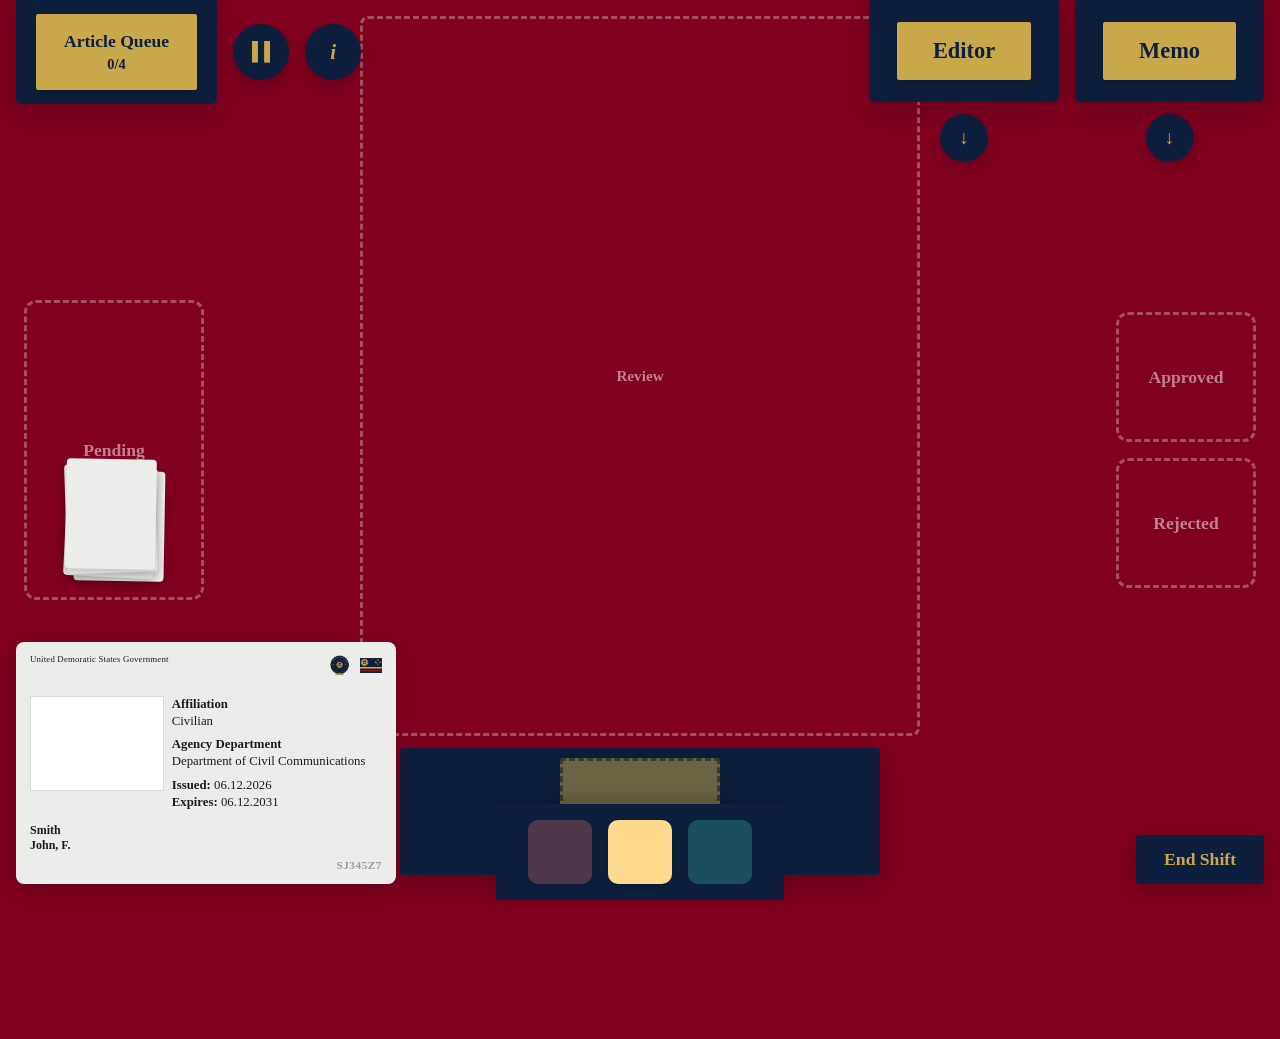
==== html/credits.html @ f7f77b33 "First Version" ====
<!DOCTYPE html>
<html lang="en">
<head>
  <meta charset="UTF-8">
  <meta name="viewport" content="width=device-width, initial-scale=1.0">
  <title>Department of Civil Communications — Credits</title>
  <link rel="stylesheet" href="../style.css">
  <style>
    body {
      background: var(--accent-navy);
      display: flex;
      align-items: center;
      justify-content: center;
      overflow: hidden;
    }

    .credits-scroll {
      position: fixed;
      bottom: 0;
      left: 50%;
      width: 100%;
      max-width: 540px;
      padding: 0 32px;
      text-align: center;
      animation: credits-roll 44s linear both;
    }

    @keyframes credits-roll {
      from { transform: translateX(-50%) translateY(100vh); }
      to   { transform: translateX(-50%) translateY(-100%); }
    }

    .credits-logo {
      width: 110px;
      height: 110px;
      object-fit: contain;
      opacity: 0.9;
      margin-bottom: 32px;
    }

    .credits-title {
      font-family: Cambria, "Times New Roman", serif;
      font-size: 1.6rem;
      font-weight: 700;
      color: var(--accent-gold);
      letter-spacing: 0.08em;
      margin-bottom: 6px;
    }

    .credits-subtitle {
      font-family: Cambria, "Times New Roman", serif;
      font-size: 0.8rem;
      color: rgba(201, 168, 76, 0.5);
      letter-spacing: 0.15em;
      text-transform: uppercase;
      margin-bottom: 80px;
    }

    .credits-section {
      margin-bottom: 64px;
    }

    .credits-section-label {
      font-family: Cambria, "Times New Roman", serif;
      font-size: 0.65rem;
      letter-spacing: 0.2em;
      text-transform: uppercase;
      color: rgba(201, 168, 76, 0.45);
      margin-bottom: 14px;
    }

    .credits-entry {
      margin-bottom: 20px;
    }

    .credits-role {
      font-family: Cambria, "Times New Roman", serif;
      font-size: 0.75rem;
      color: rgba(201, 168, 76, 0.5);
      letter-spacing: 0.08em;
      margin-bottom: 4px;
    }

    .credits-name {
      font-family: Cambria, "Times New Roman", serif;
      font-size: 1.15rem;
      font-weight: 700;
      color: var(--accent-gold);
    }

    .credits-name.redacted {
      background: #000000;
      color: transparent;
      border-radius: 2px;
      user-select: none;
    }

    .credits-divider {
      width: 40px;
      height: 1px;
      background: rgba(201, 168, 76, 0.25);
      margin: 48px auto;
    }

    .credits-note {
      font-family: Cambria, "Times New Roman", serif;
      font-size: 0.8rem;
      color: rgba(201, 168, 76, 0.4);
      line-height: 1.7;
      font-style: italic;
      margin-bottom: 80px;
    }

    .credits-footer {
      font-family: Cambria, "Times New Roman", serif;
      font-size: 0.7rem;
      color: rgba(201, 168, 76, 0.3);
      letter-spacing: 0.12em;
      text-transform: uppercase;
      padding-bottom: 120px;
    }
  </style>
</head>
<body>

  <a href="../index.html" class="start-btn" style="position:fixed;top:24px;right:24px;width:auto;padding:12px 24px;font-size:1rem;z-index:100;">New Shift &#8594;</a>

  <div class="credits-scroll" id="credits-scroll">

    <img src="../img/CoatOfArmsBig.png" alt="Department of Civil Communications" class="credits-logo">
    <p class="credits-title">Vanguard of the Machine</p>
    <p class="credits-subtitle">but, you're just a cogwheel</p>

    <div class="credits-section">
      <p class="credits-section-label">Created by</p>
      <div class="credits-entry">
        <p class="credits-role">Design, Development &amp; Narrative</p>
        <p class="credits-name">Wit Zakrzewski</p>
      </div>
    </div>

    <div class="credits-divider"></div>

    <div class="credits-section">
      <p class="credits-section-label">Audio</p>
      <div class="credits-entry">
        <p class="credits-role">Ambient Sound</p>
        <p class="credits-name redacted">████████████████</p>
      </div>
      <div class="credits-entry">
        <p class="credits-role">Stamp Effects</p>
        <p class="credits-name redacted">███████████</p>
      </div>
      <div class="credits-entry">
        <p class="credits-role">Interface Sounds</p>
        <p class="credits-name redacted">████████████████████</p>
      </div>
    </div>

    <div class="credits-divider"></div>

    <div class="credits-section">
      <p class="credits-section-label">Imagery &amp; Assets</p>
      <div class="credits-entry">
        <p class="credits-role">State Insignia &amp; Iconography</p>
        <p class="credits-name">Wit Zakrzewski</p>
      </div>
      <div class="credits-entry">
        <p class="credits-role">Press Photography</p>
        <p class="credits-name redacted">████████████</p>
      </div>
      <div class="credits-entry">
        <p class="credits-role">Document Design</p>
        <p class="credits-name">Wit Zakrzewski</p>
      </div>
    </div>

    <div class="credits-divider"></div>

    <div class="credits-section">
      <p class="credits-section-label">Special Thanks</p>
      <div class="credits-entry">
        <p class="credits-role">Narrative Consultation</p>
        <p class="credits-name redacted">████████████████████████</p>
      </div>
      <div class="credits-entry">
        <p class="credits-role">Playtesting</p>
        <p class="credits-name redacted">███████ &amp; ██████████</p>
      </div>
    </div>

    <div class="credits-divider"></div>

    <p class="credits-note">
      This work is a fiction. Any resemblance to actual state institutions,<br>
      lobby groups, or communication standards is entirely coincidental<br>
      and has been approved by the relevant authorities.
    </p>

    <p class="credits-footer">
      &copy; Department of Civil Communications &mdash; All records retained
    </p>

  </div>

  <script>
    // After the animation ends, redirect to the next shift
    document.getElementById('credits-scroll').addEventListener('animationend', () => {
      window.location.href = 'shift.html';
    });
  </script>

</body>
</html>
---- style.css ----
:root {
  --card-bg: #ececea;
  --ink: #1c1c1e;
  --shadow: rgba(0,0,0,0.18);
  --accent-navy: #0D1F3C;
  --accent-gold: #C9A84C;
  --background-color: #800020;
}

* {
  margin: 0;
  padding: 0;
  box-sizing: border-box;
}

body {
  min-height: 100vh;
  background: var(--background-color);
  font-family: Cambria, "Times New Roman", serif;
  display: flex;
  align-items: center;
  justify-content: center;
  padding: 24px;
}

.screen {
  display: flex;
  flex-direction: column;
  align-items: center;
  width: 100%;
  max-width: 520px;
}

.card {
  width: 100%;
  background: var(--accent-navy);
  border-radius: 10px;
  box-shadow: 0 10px 10px var(--shadow);
  padding: 32px 36px;
}

.card-header {
  display: flex;
  justify-content: center;
  align-items: flex-start;
  position: relative;
  margin-bottom: 24px;
}

.seal {
  width: 90px;
  height: 90px;
  object-fit: contain;
}

.flag {
  position: absolute;
  top: 4px;
  right: 0;
  width: 56px;
  height: auto;
  object-fit: contain;
}

.card-body {
  background: var(--accent-gold);
  border-radius: 6px;
  box-shadow: 0 6px 16px var(--shadow);
  padding: 20px;
}

.card-body p {
  font-size: 1.05rem;
  line-height: 1.6;
  color: var(--accent-navy);
  text-align: center;
}

.card-body p + p {
  margin-top: 18px;
}

.motto {
  font-weight: bold;
  color: var(--accent-navy);
}

.screen-footer {
  width: 100%;
  margin-top: 32px;
  display: flex;
  justify-content: center;
}

.start-btn {
  display: inline-block;
  text-decoration: none;
  text-align: center;
  width: 70%;
  padding: 16px 0;
  font-size: 1.4rem;
  font-weight: 700;
  font-family: inherit;
  color: var(--accent-navy);
  background: var(--accent-gold);
  border: none;
  border-radius: 4px;
  box-shadow: 0 10px 10px black;
  cursor: pointer;
  transition: transform 0.08s ease, box-shadow 0.08s ease;
}

.start-btn:hover {
  box-shadow: 0 10px 22px var(--shadow);
}

.start-btn:active {
  transform: translateY(4px);
  box-shadow: 0 4px 10px var(--shadow);
}

.start-btn:focus-visible {
  outline: 3px solid var(--accent-navy);
  outline-offset: 2px;
}

/* ===== Registration Form ===== */

.form-title {
  color: var(--accent-navy);
  text-align: center;
  font-size: 1.4rem;
  margin-bottom: 20px;
}

.form-group {
  display: flex;
  flex-direction: column;
  margin-bottom: 16px;
}

.form-group label {
  color: var(--accent-navy);
  font-weight: bold;
  margin-bottom: 6px;
}

.form-group input {
  font-family: inherit;
  font-size: 1rem;
  padding: 10px 12px;
  border: none;
  border-radius: 4px;
  background: var(--card-bg);
  color: var(--ink);
}

.form-group input:focus-visible {
  outline: 3px solid var(--accent-navy);
  outline-offset: 2px;
}

/* ===== ID Card ===== */

.id-card-flip {
  width: 100%;
  max-width: 520px;
  perspective: 1600px;
  cursor: pointer;
}

.id-card-flip.is-flipped .id-card-inner {
  transform: rotateY(180deg);
}

.id-card-inner {
  position: relative;
  width: 100%;
  transition: transform 0.6s;
  transform-style: preserve-3d;
}

.id-card.id-card-back {
  position: absolute;
  inset: 0;
  background: var(--accent-navy);
  display: flex;
  align-items: center;
  justify-content: center;
}

.id-card-front,
.id-card-back {
  transform: rotateY(0deg);
  backface-visibility: hidden;
}

.id-card-back {
  transform: rotateY(180deg);
}

.id-back-logo {
  width: 40%;
  max-width: 160px;
  height: auto;
  opacity: 0.9;
}

.id-card {
  width: 100%;
  max-width: 520px;
  background: var(--card-bg);
  border-radius: 16px;
  box-shadow: 0 10px 25px var(--shadow);
  padding: 20px 24px;
  display: flex;
  flex-direction: column;
  position: relative;
  color: var(--ink);
}

.id-header {
  display: flex;
  justify-content: space-between;
  align-items: flex-start;
}

.id-issuer {
  font-size: 0.7rem;
  letter-spacing: 0.02em;
}

.id-header-marks {
  display: flex;
  align-items: center;
  gap: 8px;
}

.id-flag {
  width: 40px;
  height: auto;
}

.id-seal {
  width: 44px;
  height: 44px;
  object-fit: contain;
}

.id-body {
  display: flex;
  gap: 16px;
  margin-top: 12px;
  flex: 1;
}

.id-photo-frame {
  width: 38%;
  max-height: 180px;
  aspect-ratio: 3 / 4;
  background: #ffffff;
  border: 1px solid rgba(0,0,0,0.15);
}

.id-details {
  position: relative;
  flex: 1;
  font-size: 0.8rem;
  line-height: 1.35;
}

.id-watermark {
  position: absolute;
  top: -10px;
  right: -10px;
  width: 120px;
  height: auto;
  opacity: 0;
  z-index: 0;
  pointer-events: none;
}

.id-field,
.id-value {
  position: relative;
  z-index: 1;
}

.id-value {
  margin-bottom: 6px;
}

.id-name {
  margin-top: 12px;
}

.id-name p {
  font-size: 1.4rem;
  font-weight: 700;
  line-height: 1.2;
}

.id-footer {
  margin-top: auto;
  display: flex;
  align-items: flex-end;
  gap: 16px;
  position: relative;
}

.id-code {
  margin-left: auto;
  font-size: 1.6rem;
  font-weight: 700;
  letter-spacing: 0.05em;
  color: rgba(0,0,0,0.35);
}

.id-actions {
  width: 100%;
  max-width: 520px;
  display: flex;
  gap: 12px;
  margin-top: 24px;
}

.id-action-btn {
  flex: 1;
  text-align: center;
  padding: 14px 0;
  font-size: 1rem;
  font-weight: 700;
  font-family: inherit;
  text-decoration: none;
  border: none;
  border-radius: 4px;
  cursor: pointer;
  box-shadow: 0 8px 18px var(--shadow);
  transition: transform 0.08s ease, box-shadow 0.08s ease;
}

.id-action-btn:active {
  transform: translateY(2px);
  box-shadow: 0 4px 10px var(--shadow);
}

.id-action-btn:focus-visible {
  outline: 3px solid var(--accent-gold);
  outline-offset: 2px;
}

.id-back-btn {
  background: var(--card-bg);
  color: var(--accent-navy);
}

.id-approve-btn {
  background: var(--accent-navy);
  color: var(--accent-gold);
}

.id-start-btn {
  background: var(--accent-gold);
  color: var(--accent-navy);
}

.id-start-btn.is-disabled {
  pointer-events: none;
  opacity: 0.45;
}

/* Approval watermark animation */
.id-watermark.is-approved {
  animation: stamp-in 0.4s ease-out forwards;
}

@keyframes stamp-in {
  0%   { opacity: 0; transform: scale(1.6) rotate(-18deg); }
  60%  { opacity: 0.8; transform: scale(0.95) rotate(-12deg); }
  100% { opacity: 0.6; transform: scale(1) rotate(-12deg); }
}

.preview-stamp-pop {
  animation: preview-stamp-in 0.4s ease-out forwards;
}

@keyframes preview-stamp-in {
  0%   { opacity: 0; transform: scale(1.8) rotate(-14deg); }
  60%  { opacity: 1; transform: scale(0.92) rotate(-8deg); }
  100% { opacity: 1; transform: scale(1) rotate(-8deg); }
}

/* ===== Mini ID Card (Shift page corner) ===== */

.mini-id-card-flip {
  position: fixed;
  bottom: 16px;
  left: 16px;
  width: 380px;
  perspective: 1600px;
  cursor: pointer;
  z-index: 5;
}

.mini-id-card-flip.is-flipped .mini-id-card-inner {
  transform: rotateY(180deg);
}

.mini-id-card-inner {
  position: relative;
  width: 100%;
  transition: transform 0.6s;
  transform-style: preserve-3d;
}

.mini-id-card {
  width: 100%;
  background: var(--card-bg);
  border-radius: 8px;
  box-shadow: 0 8px 20px var(--shadow);
  padding: 12px 14px;
  display: flex;
  flex-direction: column;
  position: relative;
  color: var(--ink);
  font-size: 0.6rem;
  line-height: 1.25;
}

.mini-id-card.mini-id-card-back {
  position: absolute;
  inset: 0;
  background: var(--accent-navy);
  display: flex;
  align-items: center;
  justify-content: center;
}

.mini-id-card-front,
.mini-id-card-back {
  transform: rotateY(0deg);
  backface-visibility: hidden;
}

.mini-id-card-back {
  transform: rotateY(180deg);
}

.mini-id-card .id-header {
  display: flex;
  justify-content: space-between;
  align-items: flex-start;
  margin-bottom: 6px;
}

.mini-id-card .id-issuer {
  font-size: 0.55rem;
}

.mini-id-card .id-flag { width: 22px; }

.mini-id-card .id-seal {
  width: 24px;
  height: 24px;
}

.mini-id-card .id-body {
  display: flex;
  gap: 8px;
  margin-bottom: 6px;
}

.mini-id-card .id-photo-frame {
  width: 38%;
  flex-shrink: 0;
  max-height: 95px;
  aspect-ratio: 3 / 4;
}

.mini-id-card .id-details { flex: 1; min-width: 0; }

.mini-id-card .id-watermark { width: 64px; }

.mini-id-card .id-name { margin-top: 6px; }

.mini-id-card .id-name p { font-size: 0.75rem; }

.mini-id-card .id-footer {
  margin-top: 6px;
  display: flex;
  justify-content: flex-end;
}

.mini-id-card .id-code { font-size: 0.7rem; }

.mini-id-card .id-back-logo {
  width: 40%;
  max-width: 60px;
}

/* ===== Article Queue & Pause (top left) ===== */

.top-left-bar {
  position: fixed;
  top: 0;
  left: 16px;
  display: flex;
  align-items: stretch;
  z-index: 5;
}

.article-queue {
  background: var(--accent-navy);
  border-radius: 0 0 6px 6px;
  box-shadow: 0 10px 25px var(--shadow);
  padding: 14px 20px;
  display: flex;
  align-items: center;
  justify-content: center;
}

.article-queue-label {
  background: var(--accent-gold);
  box-shadow: 0 4px 10px var(--shadow);
  padding: 14px 28px;
  border-radius: 2px;
  display: flex;
  flex-direction: column;
  align-items: center;
  font-size: 1.1rem;
  font-weight: 700;
  color: var(--accent-navy);
  line-height: 1.5;
}

.article-queue-count {
  font-size: 0.9rem;
  font-weight: 700;
  color: var(--accent-navy);
}

.pause-btn {
  width: 56px;
  height: 56px;
  margin: auto 0 auto 16px;
  background: var(--accent-navy);
  border: none;
  border-radius: 50%;
  box-shadow: 0 6px 14px var(--shadow);
  cursor: pointer;
  display: flex;
  align-items: center;
  justify-content: center;
  transition: transform 0.08s ease, box-shadow 0.08s ease;
}

.pause-btn:active {
  transform: translateY(2px);
  box-shadow: 0 3px 8px var(--shadow);
}

.pause-btn:focus-visible {
  outline: 3px solid var(--card-bg);
  outline-offset: 2px;
}

.pause-btn img {
  width: 22px;
  height: 22px;
  object-fit: contain;
}

#info-btn {
  font-family: Georgia, "Times New Roman", serif;
  font-style: italic;
  font-weight: 700;
  font-size: 1.3rem;
  color: var(--accent-gold);
}

.end-shift-btn {
  position: fixed;
  bottom: 16px;
  right: 16px;
  font-family: inherit;
  font-size: 1.1rem;
  font-weight: 700;
  color: var(--accent-gold);
  background: var(--accent-navy);
  border: none;
  border-radius: 4px;
  padding: 14px 28px;
  box-shadow: 0 8px 18px var(--shadow);
  cursor: pointer;
  z-index: 5;
  transition: transform 0.08s ease, box-shadow 0.08s ease;
}

.end-shift-btn:active {
  transform: translateY(2px);
  box-shadow: 0 4px 10px var(--shadow);
}

.end-shift-btn:focus-visible {
  outline: 3px solid var(--card-bg);
  outline-offset: 2px;
}

/* ===== Editor & Memo Report Cards ===== */

.top-tabs {
  position: fixed;
  top: 0;
  right: 16px;
  display: flex;
  gap: 16px;
  z-index: 5;
}

.top-tab {
  display: flex;
  flex-direction: column;
  align-items: center;
  position: relative;
}

.top-tab-panel {
  background: var(--accent-navy);
  border-radius: 0 0 6px 6px;
  box-shadow: 0 10px 25px var(--shadow);
  padding: 22px 28px;
  display: flex;
  align-items: center;
  justify-content: center;
}

.top-tab-label {
  font-size: 1.4rem;
  font-weight: 700;
  color: var(--accent-navy);
  background: var(--accent-gold);
  box-shadow: 0 4px 10px var(--shadow);
  padding: 16px 36px;
  border-radius: 2px;
}

.top-tab-toggle {
  width: 48px;
  height: 48px;
  margin-top: 12px;
  font-size: 1.2rem;
  font-family: inherit;
  font-weight: bold;
  color: var(--accent-gold);
  background: var(--accent-navy);
  border: none;
  border-radius: 50%;
  box-shadow: 0 6px 14px var(--shadow);
  cursor: pointer;
  transition: transform 0.08s ease, box-shadow 0.08s ease;
}

.top-tab-toggle:active {
  transform: translateY(2px);
  box-shadow: 0 3px 8px var(--shadow);
}

.top-tab-toggle:focus-visible {
  outline: 3px solid var(--card-bg);
  outline-offset: 2px;
}

.editor-report,
.memo-report {
  position: absolute;
  top: calc(100% + 12px);
  right: 0;
  background: var(--card-bg);
  border-radius: 12px;
  box-shadow: 0 12px 28px var(--shadow);
  padding: 24px;
  color: var(--ink);
  z-index: 6;
  max-height: 0;
  opacity: 0;
  overflow: hidden;
  pointer-events: none;
  transition: max-height 0.25s ease, opacity 0.2s ease, padding 0.25s ease;
}

.editor-report {
  width: 320px;
}

.memo-report {
  width: 300px;
  display: flex;
  flex-direction: column;
  align-items: center;
}

.editor-report.is-open,
.memo-report.is-open {
  max-height: 700px;
  opacity: 1;
  pointer-events: auto;
}

.editor-report-header {
  display: flex;
  justify-content: space-between;
  align-items: flex-start;
  margin-bottom: 12px;
}

.editor-report-header h2 {
  font-size: 1.3rem;
  font-weight: 800;
}

.editor-report-marks {
  display: flex;
  gap: 6px;
  align-items: center;
}

.editor-report-seal {
  width: 36px;
  height: 36px;
  object-fit: contain;
}

.editor-report-flag {
  width: 44px;
  height: auto;
}

.editor-report-body {
  position: relative;
  display: flex;
  gap: 12px;
  margin-bottom: 12px;
}

.editor-report-photo {
  width: 45%;
  flex-shrink: 0;
  aspect-ratio: 3 / 4;
  background: #ffffff;
  border: 1px solid rgba(0,0,0,0.15);
}

.editor-report-details {
  position: relative;
  flex: 1;
  font-size: 0.75rem;
  line-height: 1.35;
}

.editor-report-watermark {
  position: absolute;
  top: -6px;
  right: -6px;
  width: 90px;
  height: auto;
  opacity: 0.6;
  z-index: 0;
  pointer-events: none;
}

.editor-report-field,
.editor-report-value {
  position: relative;
  z-index: 1;
}

.editor-report-value {
  margin-bottom: 6px;
}

.editor-report-name {
  margin-bottom: 16px;
}

.editor-report-name p {
  font-size: 1.3rem;
  font-weight: 700;
  line-height: 1.2;
}

.editor-report-briefing h3 {
  font-size: 1.1rem;
  font-weight: 700;
  margin-bottom: 8px;
  text-align: center;
}

.editor-report-briefing p {
  font-size: 0.95rem;
  line-height: 1.45;
}

.memo-report-seal {
  width: 140px;
  height: 140px;
  object-fit: contain;
  margin-bottom: 8px;
}

.memo-report-flag { display: none; }

.memo-report-directive {
  text-align: center;
  margin-top: 8px;
  position: relative;
  z-index: 1;
}

.memo-report-directive h3 {
  font-size: 1.2rem;
  font-weight: 700;
  margin-bottom: 10px;
}

.memo-report-directive p {
  font-size: 0.95rem;
  line-height: 1.5;
}

.memo-report-watermark {
  position: absolute;
  bottom: 12px;
  right: 12px;
  width: 110px;
  height: auto;
  opacity: 0.6;
  z-index: 0;
  pointer-events: none;
}

/* ===== Shift / Article Review ===== */

.drop-zone {
  border: 3px dashed rgba(255,255,255,0.3);
  border-radius: 12px;
  display: flex;
  align-items: center;
  justify-content: center;
  z-index: 1;
  transition: border-color 0.15s ease, background 0.15s ease;
}

.drop-zone span {
  position: relative;
  z-index: 1;
  font-size: 1.1rem;
  font-weight: 700;
  color: rgba(255,255,255,0.5);
  text-align: center;
  pointer-events: none;
}

.drop-zone-left {
  position: fixed;
  top: 50%;
  left: 24px;
  transform: translateY(-50%);
  width: 180px;
  height: 40%;
  max-height: 300px;
  cursor: pointer;
}

.drop-zone-right-group {
  position: fixed;
  top: 50%;
  right: 24px;
  transform: translateY(-50%);
  display: flex;
  flex-direction: column;
  gap: 16px;
  z-index: 1;
}

.drop-zone-right {
  position: relative;
  width: 140px;
  min-height: 130px;
  max-height: 170px;
  pointer-events: none;
}

.pile {
  position: absolute;
  bottom: 16px;
  left: 50%;
  transform: translateX(-50%);
  width: 90px;
  height: 110px;
  z-index: 6;
  pointer-events: none;
}

.pile-card {
  position: absolute;
  inset: 0;
  background: var(--card-bg);
  border-radius: 4px;
  box-shadow: 0 4px 10px var(--shadow);
  overflow: hidden;
}

.pile-card-stamp {
  position: absolute;
  top: 50%;
  left: 50%;
  width: 70%;
  height: auto;
  transform: translate(-50%, -50%) rotate(-12deg);
  opacity: 0.85;
  pointer-events: none;
}

.article-slot {
  width: 100%;
  max-width: 560px;
  height: 720px;
  position: relative;
}

.review-outline {
  position: absolute;
  inset: 0;
  border: 3px dashed rgba(255,255,255,0.3);
  border-radius: 8px;
  display: flex;
  align-items: center;
  justify-content: center;
  z-index: 1;
  pointer-events: none;
}

.review-outline span {
  font-size: 0.95rem;
  font-weight: 700;
  color: rgba(255,255,255,0.5);
}

.article-card {
  position: absolute;
  inset: 0;
  background: var(--card-bg);
  border-radius: 4px;
  box-shadow: 0 10px 25px var(--shadow);
  padding: 18px;
  display: flex;
  flex-direction: column;
  gap: 14px;
  z-index: 2;
  transition: transform 0.25s ease, opacity 0.25s ease;
}

.article-card.is-hidden {
  opacity: 0;
  transform: scale(0.85);
  pointer-events: none;
}

@keyframes article-pop-in {
  from { opacity: 0; transform: scale(0.85); }
  to   { opacity: 1; transform: scale(1); }
}

.article-card.is-appearing {
  animation: article-pop-in 0.3s ease-out;
}

.article-row {
  display: flex;
  align-items: center;
  gap: 12px;
}

.nav-arrow {
  flex-shrink: 0;
  width: 32px;
  height: 32px;
  font-size: 1rem;
  font-weight: bold;
  font-family: inherit;
  color: var(--accent-gold);
  background: var(--accent-navy);
  border: none;
  border-radius: 50%;
  box-shadow: 0 4px 10px var(--shadow);
  cursor: pointer;
  transition: transform 0.08s ease, box-shadow 0.08s ease;
}

.nav-arrow:active {
  transform: translateY(2px);
  box-shadow: 0 2px 6px var(--shadow);
}

.nav-arrow:focus-visible {
  outline: 3px solid var(--accent-navy);
  outline-offset: 2px;
}

.article-headline,
.article-image,
.article-content {
  flex: 1;
  background: #ffffff;
  border-radius: 2px;
  box-shadow: 0 4px 10px var(--shadow);
  display: flex;
  align-items: center;
  justify-content: center;
  color: var(--ink);
  text-align: center;
  position: relative;
  cursor: pointer;
  transition: box-shadow 0.15s ease;
  /* padding clears the stamp spot (bottom-left) and checkbox (top-right) */
  padding: 28px 36px 48px 52px;
}

.article-headline.is-selected,
.article-image.is-selected,
.article-content.is-selected {
  box-shadow: 0 0 0 3px var(--accent-navy), 0 8px 20px var(--shadow);
}

.article-headline {
  padding: 28px 36px 48px 52px;
}

.article-headline h1 {
  font-size: 1.4rem;
  font-weight: 400;
}

.article-image { height: 200px; }

.article-content {
  min-height: 300px;
  padding: 28px 36px 48px 52px;
  align-items: flex-start;
  text-align: left;
}

.article-image p,
.article-content p {
  font-size: 0.95rem;
  color: var(--ink);
  line-height: 1.5;
}

.element-checkbox {
  position: absolute;
  top: 8px;
  right: 8px;
  width: 20px;
  height: 20px;
  accent-color: var(--accent-navy);
  cursor: pointer;
}

.element-checkbox:disabled {
  cursor: not-allowed;
  opacity: 0.4;
}

.element-stamp-spot {
  position: absolute;
  bottom: 8px;
  left: 8px;
  width: 36px;
  height: 36px;
  border: 2px dashed rgba(13, 31, 60, 0.35);
  border-radius: 4px;
}

.element-stamp-spot.is-locked {
  border-style: solid;
  border-color: rgba(13, 31, 60, 0.6);
}

.element-stamp-spot img {
  width: 100%;
  height: 100%;
  object-fit: contain;
}

#shift-screen.screen {
  padding-bottom: 140px;
  align-self: flex-start;
  max-width: 600px;
  margin: 0 auto;
}

body:has(#shift-screen) {
  align-items: flex-start;
  padding-top: 16px;
}

#shift-screen .screen-footer {
  position: fixed;
  bottom: 0;
  left: 0;
  right: 0;
  display: flex;
  justify-content: center;
  margin-top: 0;
}

.stamp-selector {
  width: 100%;
  max-width: 480px;
  background: var(--accent-navy);
  border-radius: 4px;
  box-shadow: 0 10px 25px var(--shadow);
  padding: 10px;
  display: flex;
  align-items: center;
  justify-content: center;
  margin-top: 12px;
}

.stamp-preview {
  width: 100%;
  max-width: 160px;
  aspect-ratio: 3 / 2;
  background: var(--accent-gold);
  border: 3px dashed rgba(0,0,0,0.5);
  border-radius: 2px;
  box-shadow: 0 8px 18px var(--shadow);
  display: flex;
  align-items: center;
  justify-content: center;
  cursor: pointer;
}

.stamp-preview.is-locked {
  opacity: 0.5;
  cursor: not-allowed;
}

.stamp-preview img {
  max-width: 100%;
  max-height: 100%;
  object-fit: contain;
}

.stamps-rack {
  background: var(--accent-navy);
  border-radius: 6px 6px 0 0;
  box-shadow: 0 -6px 16px var(--shadow);
  padding: 16px 32px;
  display: flex;
  gap: 16px;
  justify-content: center;
  align-items: center;
}

.stamp-swatch {
  width: 64px;
  height: 64px;
  border: none;
  border-radius: 10px;
  box-shadow: 0 4px 10px var(--shadow);
  cursor: pointer;
  transition: transform 0.08s ease, box-shadow 0.08s ease;
}

.stamp-swatch:disabled {
  opacity: 0.3;
  cursor: not-allowed;
  pointer-events: none;
}

.stamp-swatch:active {
  transform: translateY(2px);
  box-shadow: 0 2px 6px var(--shadow);
}

.stamp-swatch:focus-visible {
  outline: 3px solid var(--accent-navy);
  outline-offset: 2px;
}

.stamp-red   { background: #e0746f; }
.stamp-yellow{ background: #ffd98e; }
.stamp-green { background: #36c2a4; }

/* ===== Tutorial Overlay ===== */

#tutorial-overlay {
  position: fixed;
  inset: 0;
  z-index: 1000;
  background: rgba(13, 31, 60, 0.85);
  display: none;
  pointer-events: none;
}

#tutorial-overlay.is-visible {
  display: block;
  pointer-events: all;
}

.tutorial-spotlight {
  position: fixed;
  border-radius: 8px;
  box-shadow: 0 0 0 9999px rgba(13, 31, 60, 0.85);
  border: 2px solid var(--accent-gold);
  pointer-events: none;
  transition: top 0.3s ease, left 0.3s ease, width 0.3s ease, height 0.3s ease;
  z-index: 1001;
}

.tutorial-tooltip {
  position: fixed;
  width: 300px;
  background: var(--card-bg);
  border-radius: 8px;
  box-shadow: 0 12px 30px rgba(0,0,0,0.4);
  padding: 20px;
  z-index: 1002;
  transition: top 0.3s ease, left 0.3s ease;
}

.tutorial-tooltip-enter {
  animation: tooltip-pop 0.2s ease-out;
}

@keyframes tooltip-pop {
  from { opacity: 0; transform: scale(0.92); }
  to   { opacity: 1; transform: scale(1); }
}

.tutorial-tooltip-title {
  font-size: 1.1rem;
  font-weight: 700;
  color: var(--accent-navy);
  margin-bottom: 8px;
}

.tutorial-tooltip-text {
  font-size: 0.9rem;
  line-height: 1.5;
  color: var(--ink);
  margin-bottom: 16px;
}

.tutorial-tooltip-nav {
  display: flex;
  align-items: center;
  justify-content: space-between;
  gap: 8px;
  margin-bottom: 10px;
}

.tutorial-step-count {
  font-size: 0.8rem;
  color: rgba(0,0,0,0.45);
  white-space: nowrap;
}

.tutorial-btn {
  font-family: inherit;
  font-size: 0.85rem;
  font-weight: 700;
  color: var(--card-bg);
  background: var(--accent-navy);
  border: none;
  border-radius: 4px;
  padding: 8px 14px;
  cursor: pointer;
  transition: opacity 0.15s ease;
}

.tutorial-btn:disabled {
  opacity: 0.3;
  cursor: not-allowed;
}

.tutorial-close {
  font-family: inherit;
  font-size: 0.8rem;
  color: rgba(0,0,0,0.4);
  background: none;
  border: none;
  cursor: pointer;
  display: block;
  width: 100%;
  text-align: center;
  padding: 4px 0;
}

.tutorial-close:hover {
  color: var(--accent-navy);
}

/* ===== End Screen ===== */

.end-card-body {
  display: flex;
  flex-direction: column;
  gap: 0;
}

.end-label {
  font-size: 0.7rem;
  font-weight: 700;
  letter-spacing: 0.12em;
  color: var(--accent-navy);
  opacity: 0.6;
  text-align: center;
  margin-bottom: 6px;
}

.end-employee {
  font-size: 1.5rem;
  font-weight: 700;
  color: var(--accent-navy);
  text-align: center;
  margin-bottom: 16px;
}

.end-divider {
  width: 100%;
  height: 1px;
  background: rgba(13, 31, 60, 0.2);
  margin: 14px 0;
}

.end-stats {
  display: flex;
  flex-direction: column;
  gap: 8px;
}

.end-stat {
  display: flex;
  justify-content: space-between;
  align-items: center;
}

.end-stat-label {
  font-size: 0.8rem;
  color: var(--accent-navy);
  opacity: 0.7;
  letter-spacing: 0.04em;
}

.end-stat-value {
  font-size: 0.95rem;
  font-weight: 700;
  color: var(--accent-navy);
}

.end-verdict-label {
  font-size: 0.7rem;
  font-weight: 700;
  letter-spacing: 0.12em;
  color: var(--accent-navy);
  opacity: 0.6;
  text-align: center;
  margin-bottom: 8px;
}

.end-verdict {
  font-size: 1.8rem;
  font-weight: 700;
  text-align: center;
  letter-spacing: 0.06em;
  margin-bottom: 4px;
}

.verdict-good { color: #2a7a4f; }
.verdict-warn { color: #b07a10; }
.verdict-bad  { color: #8b1a1a; }

.end-consequence {
  font-size: 0.9rem;
  line-height: 1.6;
  color: var(--accent-navy);
  text-align: center;
  min-height: 60px;
  font-style: italic;
}

.end-stamp {
  display: flex;
  justify-content: center;
  margin-top: 16px;
}

.end-stamp-img {
  width: 80px;
  height: auto;
  opacity: 0.85;
  animation: preview-stamp-in 0.5s ease-out 1.5s both;
}
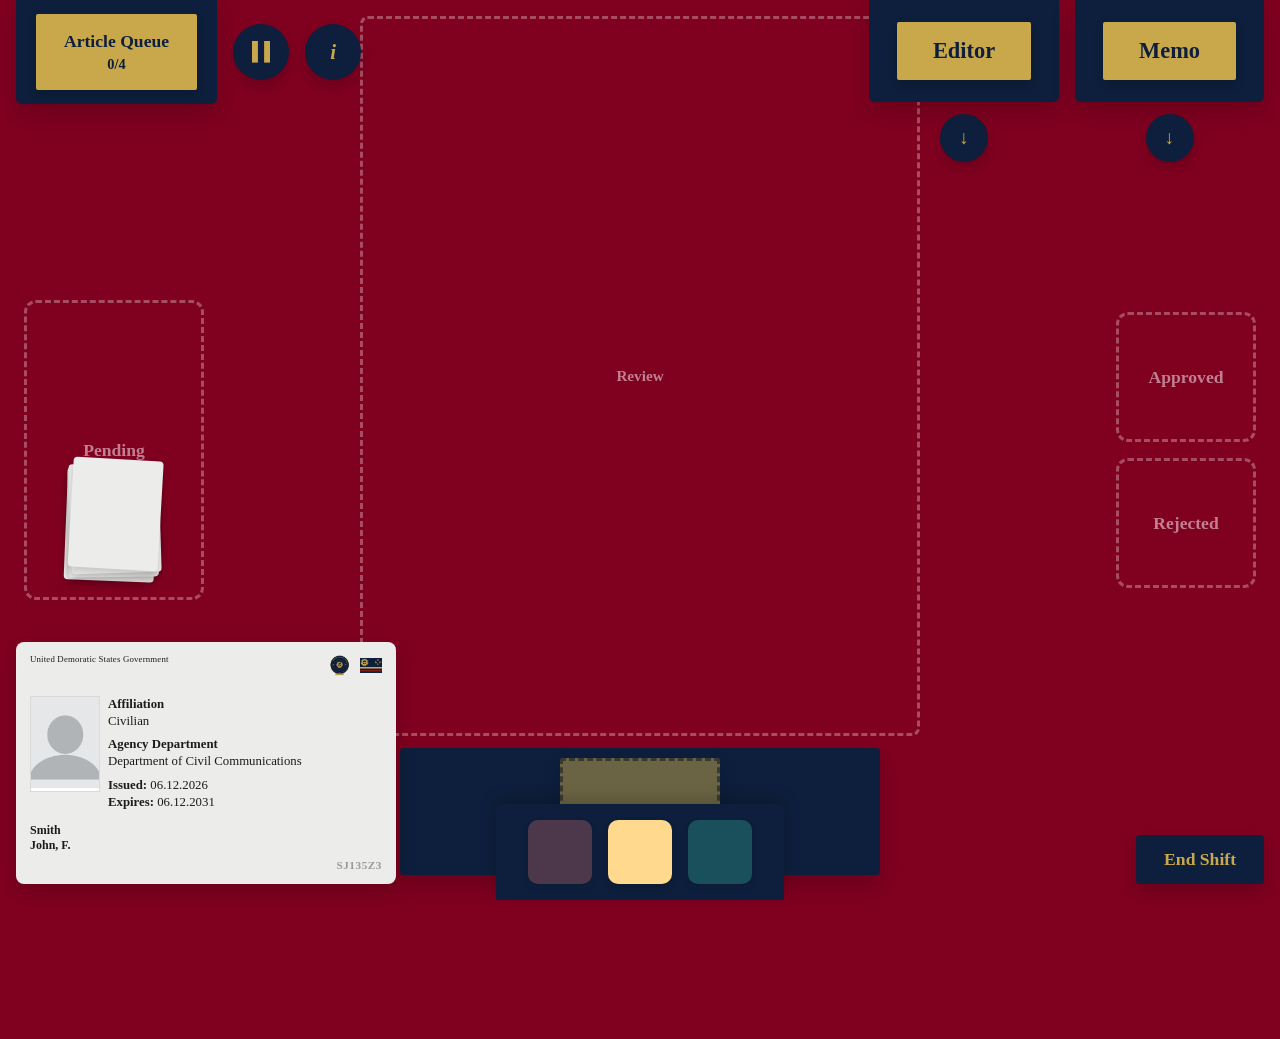
==== commit 4d27012b: "last minute fixes" ====
--- a/html/credits.html
+++ b/html/credits.html
@@ -181,11 +181,11 @@
       <p class="credits-section-label">Special Thanks</p>
       <div class="credits-entry">
         <p class="credits-role">Narrative Consultation</p>
-        <p class="credits-name redacted">████████████████████████</p>
+        <p class="credits-name">Ferry & Louis</p>
       </div>
       <div class="credits-entry">
         <p class="credits-role">Playtesting</p>
-        <p class="credits-name redacted">███████ &amp; ██████████</p>
+        <p class="credits-name">Ferry & Louis</p>
       </div>
     </div>
 
--- a/style.css
+++ b/style.css
@@ -256,10 +256,12 @@
 
 .id-photo-frame {
   width: 38%;
-  max-height: 180px;
+  max-width: 140px;
+  flex-shrink: 0;
   aspect-ratio: 3 / 4;
   background: #ffffff;
   border: 1px solid rgba(0,0,0,0.15);
+  align-self: flex-start;
 }
 
 .id-details {
@@ -472,9 +474,10 @@
 
 .mini-id-card .id-photo-frame {
   width: 38%;
+  max-width: 70px;
   flex-shrink: 0;
-  max-height: 95px;
   aspect-ratio: 3 / 4;
+  align-self: flex-start;
 }
 
 .mini-id-card .id-details { flex: 1; min-width: 0; }
@@ -1072,6 +1075,13 @@
   opacity: 0.4;
 }
 
+/* Checked elements are locked — no pointer interaction */
+.article-headline:has(.element-checkbox:checked),
+.article-image:has(.element-checkbox:checked),
+.article-content:has(.element-checkbox:checked) {
+  cursor: default;
+}
+
 .element-stamp-spot {
   position: absolute;
   bottom: 8px;
@@ -1200,7 +1210,7 @@
   position: fixed;
   inset: 0;
   z-index: 1000;
-  background: rgba(13, 31, 60, 0.85);
+  background: transparent;
   display: none;
   pointer-events: none;
 }
@@ -1213,7 +1223,7 @@
 .tutorial-spotlight {
   position: fixed;
   border-radius: 8px;
-  box-shadow: 0 0 0 9999px rgba(13, 31, 60, 0.85);
+  box-shadow: 0 0 0 9999px rgba(13, 31, 60, 0.55);
   border: 2px solid var(--accent-gold);
   pointer-events: none;
   transition: top 0.3s ease, left 0.3s ease, width 0.3s ease, height 0.3s ease;
@@ -1403,4 +1413,109 @@
   height: auto;
   opacity: 0.85;
   animation: preview-stamp-in 0.5s ease-out 1.5s both;
+}
+
+/* ===== End Screen Incident Log ===== */
+
+.end-incident-header {
+  font-size: 0.65rem;
+  font-weight: 700;
+  letter-spacing: 0.15em;
+  color: var(--accent-navy);
+  opacity: 0.6;
+  text-align: center;
+  margin-bottom: 12px;
+}
+
+.end-incident-carousel {
+  width: 100%;
+  display: flex;
+  align-items: center;
+  gap: 8px;
+}
+
+.end-incident-arrow {
+  flex-shrink: 0;
+  width: 32px;
+  height: 32px;
+  font-size: 1rem;
+  font-family: inherit;
+  font-weight: bold;
+  color: var(--accent-navy);
+  background: rgba(13, 31, 60, 0.12);
+  border: none;
+  border-radius: 50%;
+  cursor: pointer;
+  transition: background 0.15s ease;
+}
+
+.end-incident-arrow:disabled {
+  opacity: 0.25;
+  cursor: not-allowed;
+}
+
+.end-incident-arrow:hover:not(:disabled) {
+  background: rgba(13, 31, 60, 0.22);
+}
+
+.end-incident-log {
+  flex: 1;
+}
+
+.end-incident-entry {
+  background: rgba(13, 31, 60, 0.08);
+  border-left: 3px solid var(--accent-navy);
+  border-radius: 2px;
+  padding: 10px 14px;
+  animation: incident-fade-in 0.3s ease-out;
+  height: 120px;
+  overflow-y: auto;
+  scrollbar-width: thin;
+  scrollbar-color: var(--accent-navy) rgba(13, 31, 60, 0.08);
+}
+
+.end-incident-entry::-webkit-scrollbar {
+  width: 4px;
+}
+
+.end-incident-entry::-webkit-scrollbar-track {
+  background: rgba(13, 31, 60, 0.08);
+  border-radius: 2px;
+}
+
+.end-incident-entry::-webkit-scrollbar-thumb {
+  background: var(--accent-navy);
+  border-radius: 2px;
+  opacity: 0.6;
+}
+
+@keyframes incident-fade-in {
+  from { opacity: 0; transform: translateX(6px); }
+  to   { opacity: 1; transform: translateX(0); }
+}
+
+.end-incident-label {
+  font-size: 0.6rem;
+  font-weight: 700;
+  letter-spacing: 0.12em;
+  color: var(--accent-navy);
+  opacity: 0.7;
+  margin-bottom: 4px;
+}
+
+.end-incident-text {
+  font-size: 0.8rem;
+  line-height: 1.5;
+  color: var(--accent-navy);
+  font-style: italic;
+  min-height: 1em;
+}
+
+.end-incident-counter {
+  font-size: 0.6rem;
+  text-align: center;
+  color: var(--accent-navy);
+  opacity: 0.45;
+  margin-top: 6px;
+  letter-spacing: 0.08em;
 }
